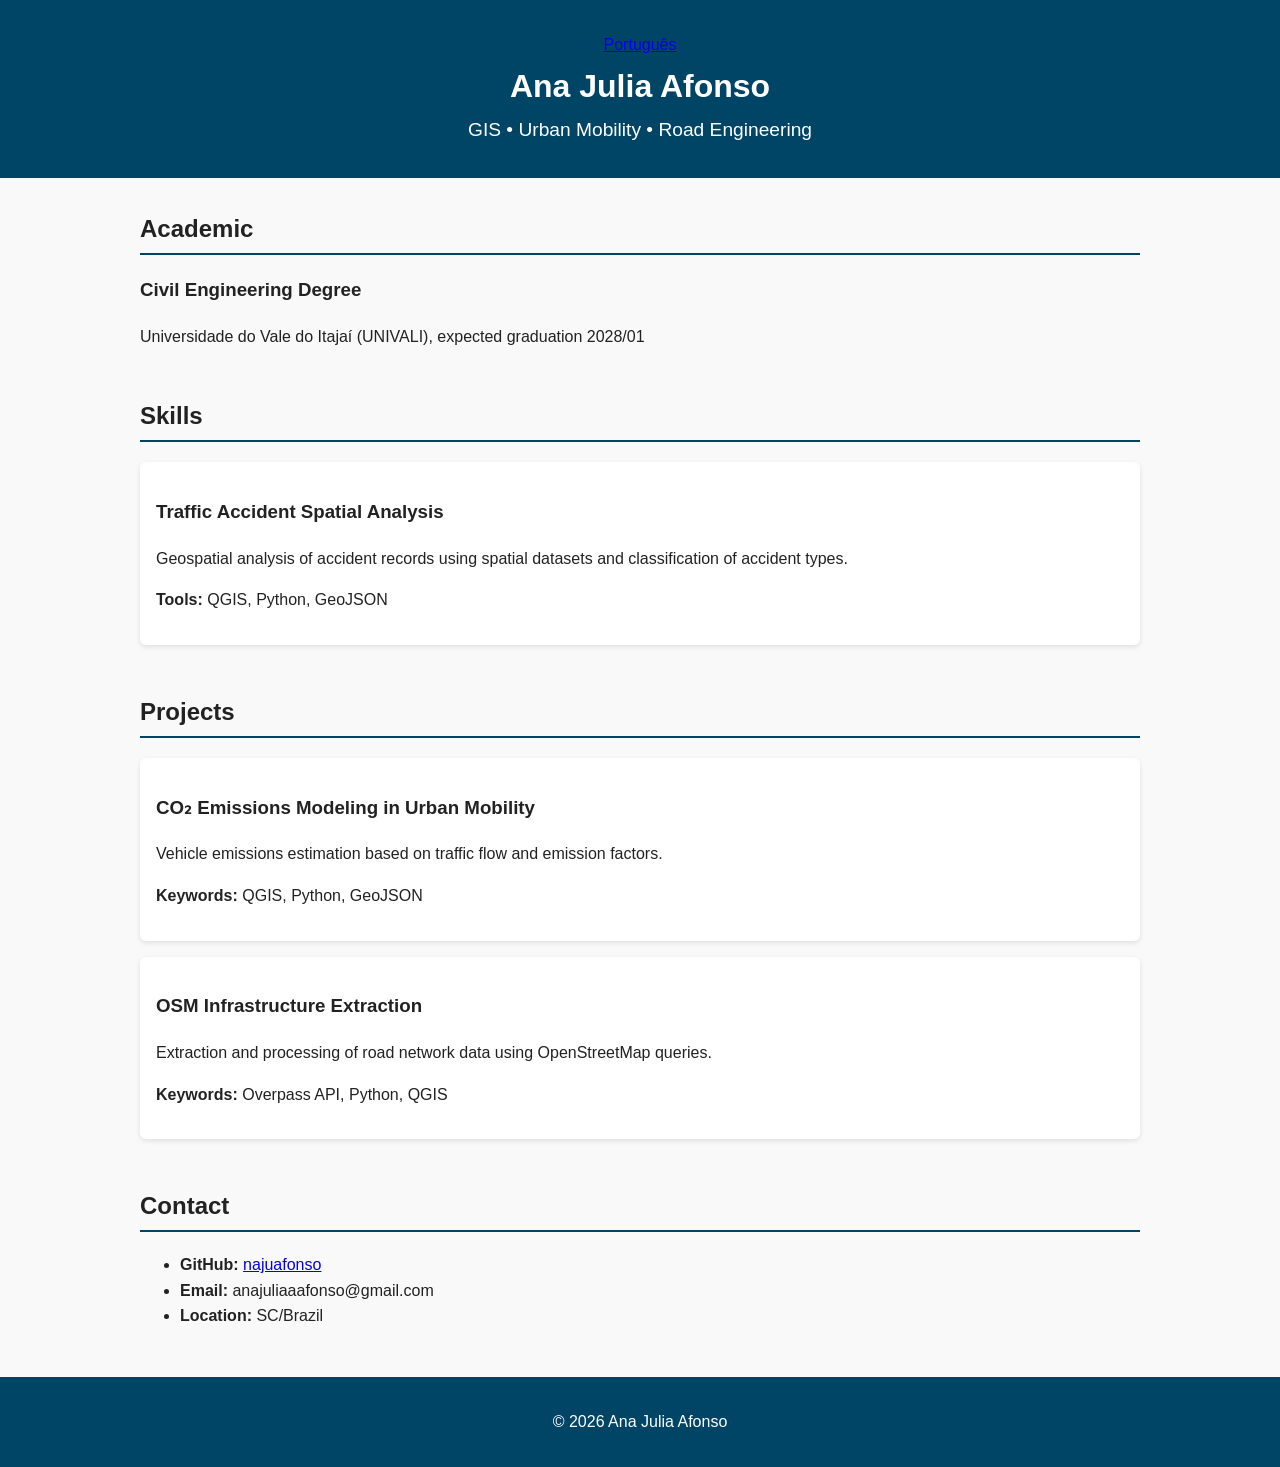
==== en.html @ a993c61e "Create en.html" ====
<!DOCTYPE html>
<html lang="en">
<head>
<meta charset="UTF-8">
<meta name="viewport" content="width=device-width, initial-scale=1.0">
<title>Ana Julia Afonso | Project Portfolio</title>
<link rel="stylesheet" href="style.css">
</head>
<body>

<header>
  <div class="lang-switch">
    <a href="index.html">Português</a>
  </div>
  <h1>Ana Julia Afonso</h1>
  <p>GIS • Urban Mobility • Road Engineering</p>
</header>

<main>
  <section id="academics">
    <h2>Academic</h2>
    <div class="academic-item">
      <h3>Civil Engineering Degree</h3>
      <p>Universidade do Vale do Itajaí (UNIVALI), expected graduation 2028/01</p>
    </div>
  </section>

  <section id="skills">
    <h2>Skills</h2>
    <div class="project">
      <h3>Traffic Accident Spatial Analysis</h3>
      <p>Geospatial analysis of accident records using spatial datasets and classification of accident types.</p>
      <p><strong>Tools:</strong> QGIS, Python, GeoJSON</p>
    </div>
  </section>

  <section id="projects">
    <h2>Projects</h2>

    <div class="project">
      <h3>CO₂ Emissions Modeling in Urban Mobility</h3>
      <p>Vehicle emissions estimation based on traffic flow and emission factors.</p>
      <p><strong>Keywords:</strong> QGIS, Python, GeoJSON</p>
    </div>

    <div class="project">
      <h3>OSM Infrastructure Extraction</h3>
      <p>Extraction and processing of road network data using OpenStreetMap queries.</p>
      <p><strong>Keywords:</strong> Overpass API, Python, QGIS</p>
    </div>
  </section>

  <section id="contact">
    <h2>Contact</h2>
    <ul>
      <li><strong>GitHub:</strong> <a href="https://github.com/najuafonso" target="_blank">najuafonso</a></li>
      <li><strong>Email:</strong> anajuliaaafonso@gmail.com</li>
      <li><strong>Location:</strong> SC/Brazil</li>
    </ul>
  </section>
</main>

<footer>
  <p>&copy; 2026 Ana Julia Afonso</p>
</footer>

</body>
</html>
---- style.css ----
body {
  font-family: Arial, sans-serif;
  line-height: 1.6;
  margin: 0;
  padding: 0;
  color: #222;
  background: #f9f9f9;
}

header {
  background: #004466;
  color: #fff;
  padding: 2rem;
  text-align: center;
}

header h1 {
  margin: 0.2rem 0;
  font-size: 2rem;
}

header p {
  margin: 0;
  font-size: 1.2rem;
}

.lang-switch button {
  margin: 0 5px;
  padding: 5px 10px;
  background: #fff;
  border: none;
  cursor: pointer;
  font-weight: bold;
}

.lang-switch button:hover {
  background: #ddd;
}

main {
  max-width: 1000px;
  margin: 2rem auto;
  padding: 0 1rem;
}

section {
  margin-bottom: 3rem;
}

h2 {
  border-bottom: 2px solid #004466;
  padding-bottom: 0.3rem;
}

.skill-columns {
  display: flex;
  flex-wrap: wrap;
  gap: 2rem;
}

.skill-columns div {
  flex: 1 1 250px;
  background: #fff;
  padding: 1rem;
  border-radius: 6px;
  box-shadow: 0 2px 5px rgba(0,0,0,0.1);
}

.project {
  background: #fff;
  padding: 1rem;
  margin-bottom: 1rem;
  border-radius: 6px;
  box-shadow: 0 2px 5px rgba(0,0,0,0.1);
}

footer {
  background: #004466;
  color: #fff;
  text-align: center;
  padding: 1rem 0;
}
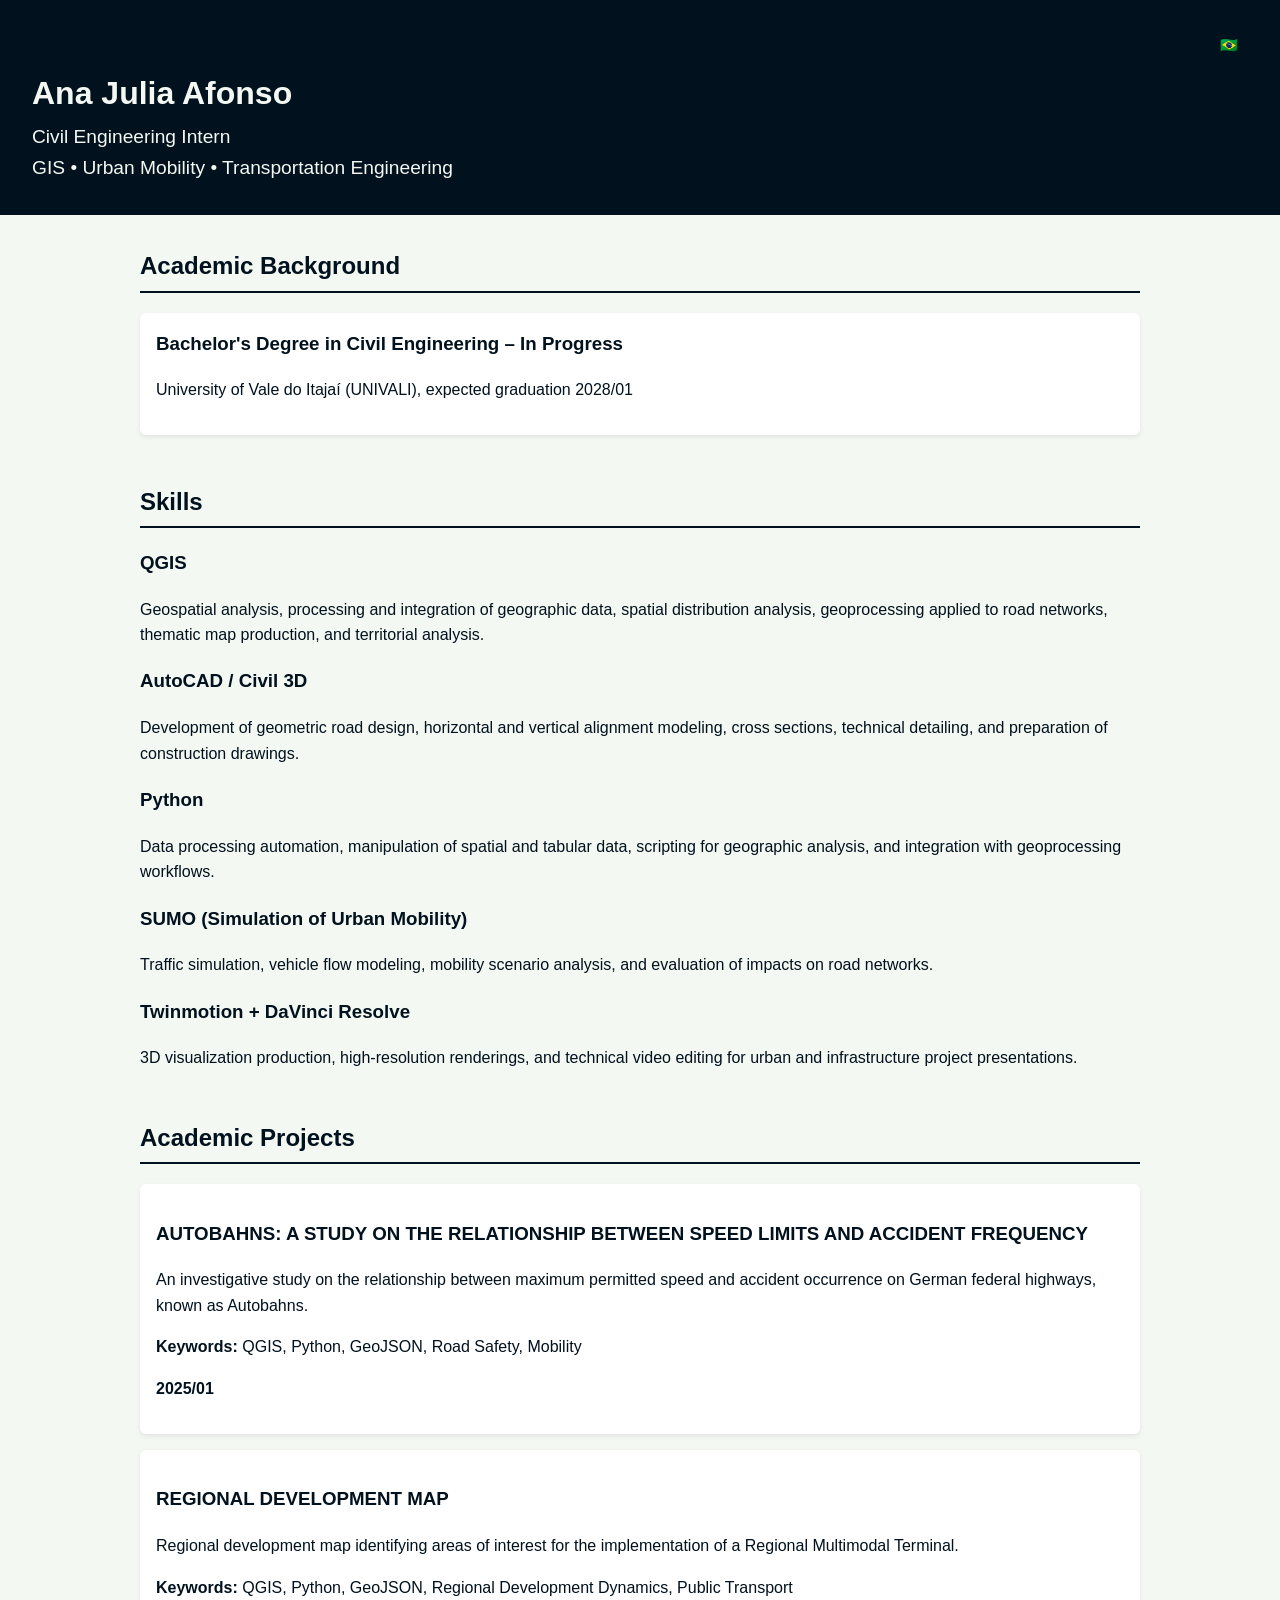
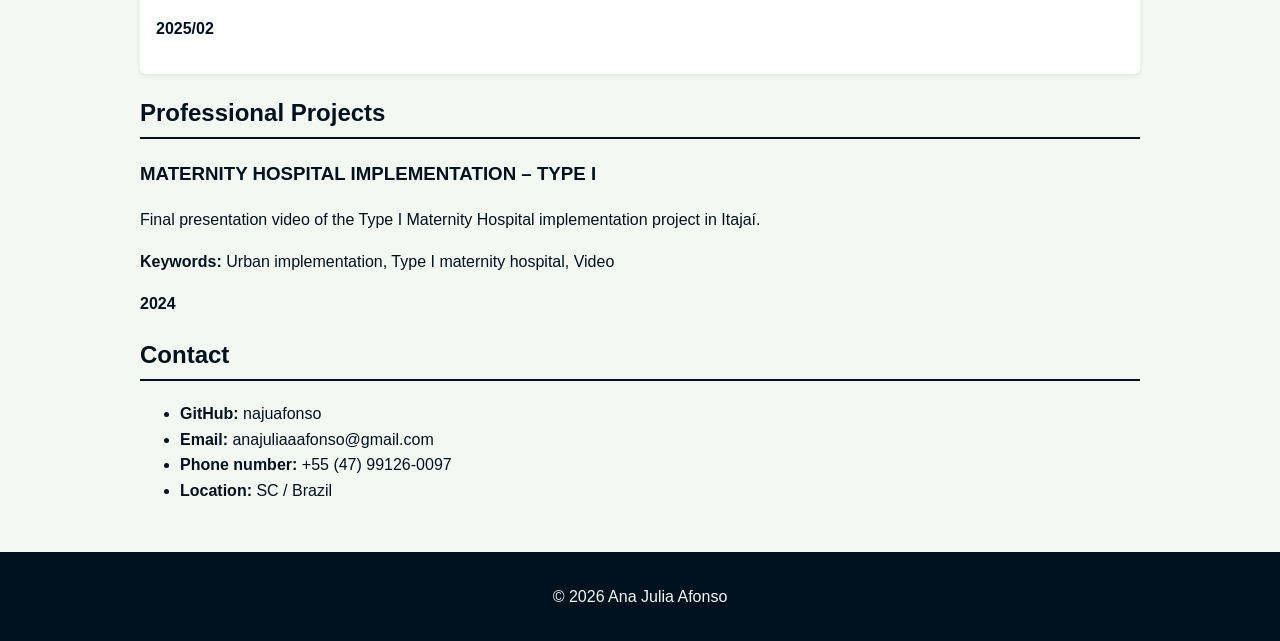
==== commit 2de3c6fc: "Add phone number to contact section" ====
--- a/en.html
+++ b/en.html
@@ -10,52 +10,82 @@
 
 <header>
   <div class="lang-switch">
-    <a href="index.html">Português</a>
+    <a href="index.html">🇧🇷</a>
   </div>
   <h1>Ana Julia Afonso</h1>
-  <p>GIS • Urban Mobility • Road Engineering</p>
+  <p>Civil Engineering Intern</p>
+  <p>GIS • Urban Mobility • Transportation Engineering</p>
 </header>
 
 <main>
   <section id="academics">
-    <h2>Academic</h2>
+    <h2>Academic Background</h2>
     <div class="academic-item">
-      <h3>Civil Engineering Degree</h3>
-      <p>Universidade do Vale do Itajaí (UNIVALI), expected graduation 2028/01</p>
+      <h3>Bachelor's Degree in Civil Engineering – In Progress</h3>
+      <p>University of Vale do Itajaí (UNIVALI), expected graduation 2028/01</p>
     </div>
   </section>
 
   <section id="skills">
     <h2>Skills</h2>
-    <div class="project">
-      <h3>Traffic Accident Spatial Analysis</h3>
-      <p>Geospatial analysis of accident records using spatial datasets and classification of accident types.</p>
-      <p><strong>Tools:</strong> QGIS, Python, GeoJSON</p>
+    <div class="skills">
+      <h3>QGIS</h3>
+      <p>Geospatial analysis, processing and integration of geographic data, spatial distribution analysis, geoprocessing applied to road networks, thematic map production, and territorial analysis.</p>
+
+      <h3>AutoCAD / Civil 3D</h3>
+      <p>Development of geometric road design, horizontal and vertical alignment modeling, cross sections, technical detailing, and preparation of construction drawings.</p>
+
+      <h3>Python</h3>
+      <p>Data processing automation, manipulation of spatial and tabular data, scripting for geographic analysis, and integration with geoprocessing workflows.</p>
+
+      <h3>SUMO (Simulation of Urban Mobility)</h3>
+      <p>Traffic simulation, vehicle flow modeling, mobility scenario analysis, and evaluation of impacts on road networks.</p>
+
+      <h3>Twinmotion + DaVinci Resolve</h3>
+      <p>3D visualization production, high-resolution renderings, and technical video editing for urban and infrastructure project presentations.</p>
     </div>
   </section>
 
   <section id="projects">
-    <h2>Projects</h2>
+    <h2>Academic Projects</h2>
 
-    <div class="project">
-      <h3>CO₂ Emissions Modeling in Urban Mobility</h3>
-      <p>Vehicle emissions estimation based on traffic flow and emission factors.</p>
-      <p><strong>Keywords:</strong> QGIS, Python, GeoJSON</p>
-    </div>
+<a href="AUTOBAHNS_FINAL.pdf" target="_blank">
+  <div class="projects">
+    <h3>AUTOBAHNS: A STUDY ON THE RELATIONSHIP BETWEEN SPEED LIMITS AND ACCIDENT FREQUENCY</h3>
+    <p>An investigative study on the relationship between maximum permitted speed and accident occurrence on German federal highways, known as Autobahns.</p>
+    <p><strong>Keywords:</strong> QGIS, Python, GeoJSON, Road Safety, Mobility</p>
+    <p><strong>2025/01</strong></p>
+  </div>
+</a>
 
-    <div class="project">
-      <h3>OSM Infrastructure Extraction</h3>
-      <p>Extraction and processing of road network data using OpenStreetMap queries.</p>
-      <p><strong>Keywords:</strong> Overpass API, Python, QGIS</p>
-    </div>
-  </section>
+<a href="PRANCHA 2025-12-02.pdf" target="_blank">
+  <div class="projects">
+    <h3>REGIONAL DEVELOPMENT MAP</h3>
+    <p>Regional development map identifying areas of interest for the implementation of a Regional Multimodal Terminal.</p>
+    <p><strong>Keywords:</strong> QGIS, Python, GeoJSON, Regional Development Dynamics, Public Transport</p>
+    <p><strong>2025/02</strong></p>
+  </div>
+</a>
+
+<section id="projects">
+<h2>Professional Projects</h2>
+
+<a href="https://youtu.be/bIXliyqEXes" target="_blank">
+  <div class="project">
+    <h3>MATERNITY HOSPITAL IMPLEMENTATION – TYPE I</h3>
+    <p>Final presentation video of the Type I Maternity Hospital implementation project in Itajaí.</p>
+    <p><strong>Keywords:</strong> Urban implementation, Type I maternity hospital, Video</p>
+    <p><strong>2024</strong></p>
+  </div>
+</a>
 
   <section id="contact">
     <h2>Contact</h2>
     <ul>
       <li><strong>GitHub:</strong> <a href="https://github.com/najuafonso" target="_blank">najuafonso</a></li>
       <li><strong>Email:</strong> anajuliaaafonso@gmail.com</li>
-      <li><strong>Location:</strong> SC/Brazil</li>
+      <li><strong>Phone number:</strong> +55 (47) 99126-0097</li>
+      <li><strong>Location:</strong> SC / Brazil</li>
     </ul>
   </section>
 </main>
--- a/style.css
+++ b/style.css
@@ -3,15 +3,27 @@
   line-height: 1.6;
   margin: 0;
   padding: 0;
-  color: #222;
-  background: #f9f9f9;
+  color: #01111D;
+  background: #F4F8F3;
+}
+
+/* LINKS */
+a {
+  color: #01111D;
+  text-decoration: none;
+  font-weight: 500;
+}
+
+a:hover {
+  text-decoration: underline;
+  opacity: 0.8;
 }
 
 header {
-  background: #004466;
-  color: #fff;
+  background: #01111D;
+  color: #F4F8F3;
   padding: 2rem;
-  text-align: center;
+  text-align: left;
 }
 
 header h1 {
@@ -22,19 +34,6 @@
 header p {
   margin: 0;
   font-size: 1.2rem;
-}
-
-.lang-switch button {
-  margin: 0 5px;
-  padding: 5px 10px;
-  background: #fff;
-  border: none;
-  cursor: pointer;
-  font-weight: bold;
-}
-
-.lang-switch button:hover {
-  background: #ddd;
 }
 
 main {
@@ -48,7 +47,7 @@
 }
 
 h2 {
-  border-bottom: 2px solid #004466;
+  border-bottom: 2px solid #01111D;
   padding-bottom: 0.3rem;
 }
 
@@ -60,23 +59,60 @@
 
 .skill-columns div {
   flex: 1 1 250px;
-  background: #fff;
+  background: #ffffff;
   padding: 1rem;
   border-radius: 6px;
-  box-shadow: 0 2px 5px rgba(0,0,0,0.1);
+  box-shadow: 0 2px 5px rgba(0,0,0,0.08);
 }
 
-.project {
-  background: #fff;
+.projects {
+  background: #ffffff;
   padding: 1rem;
   margin-bottom: 1rem;
   border-radius: 6px;
-  box-shadow: 0 2px 5px rgba(0,0,0,0.1);
+  box-shadow: 0 2px 5px rgba(0,0,0,0.08);
+  transition: 0.2s;
 }
 
+
 footer {
-  background: #004466;
-  color: #fff;
+  background: #01111D;
+  color: #F4F8F3;
   text-align: center;
   padding: 1rem 0;
 }
+
+.academic-item {
+  background: #ffffff;
+  padding: 1rem;
+  margin-bottom: 1rem;
+  border-radius: 6px;
+  box-shadow: 0 2px 5px rgba(0,0,0,0.08);
+}
+
+.academic-item h3 {
+  margin-top: 0;
+}
+
+.academic-item ul {
+  list-style-type: disc;
+  padding-left: 1.5rem;
+}
+
+.lang-switch {
+  text-align: right;
+  margin-bottom: 10px;
+}
+
+.lang-switch a {
+  text-decoration: none;
+  padding: 5px 10px;
+  background-color: #01111D;
+  color: #F4F8F3;
+  border-radius: 4px;
+  font-size: 0.9rem;
+}
+
+.lang-switch a:hover {
+  opacity: 0.8;
+}
